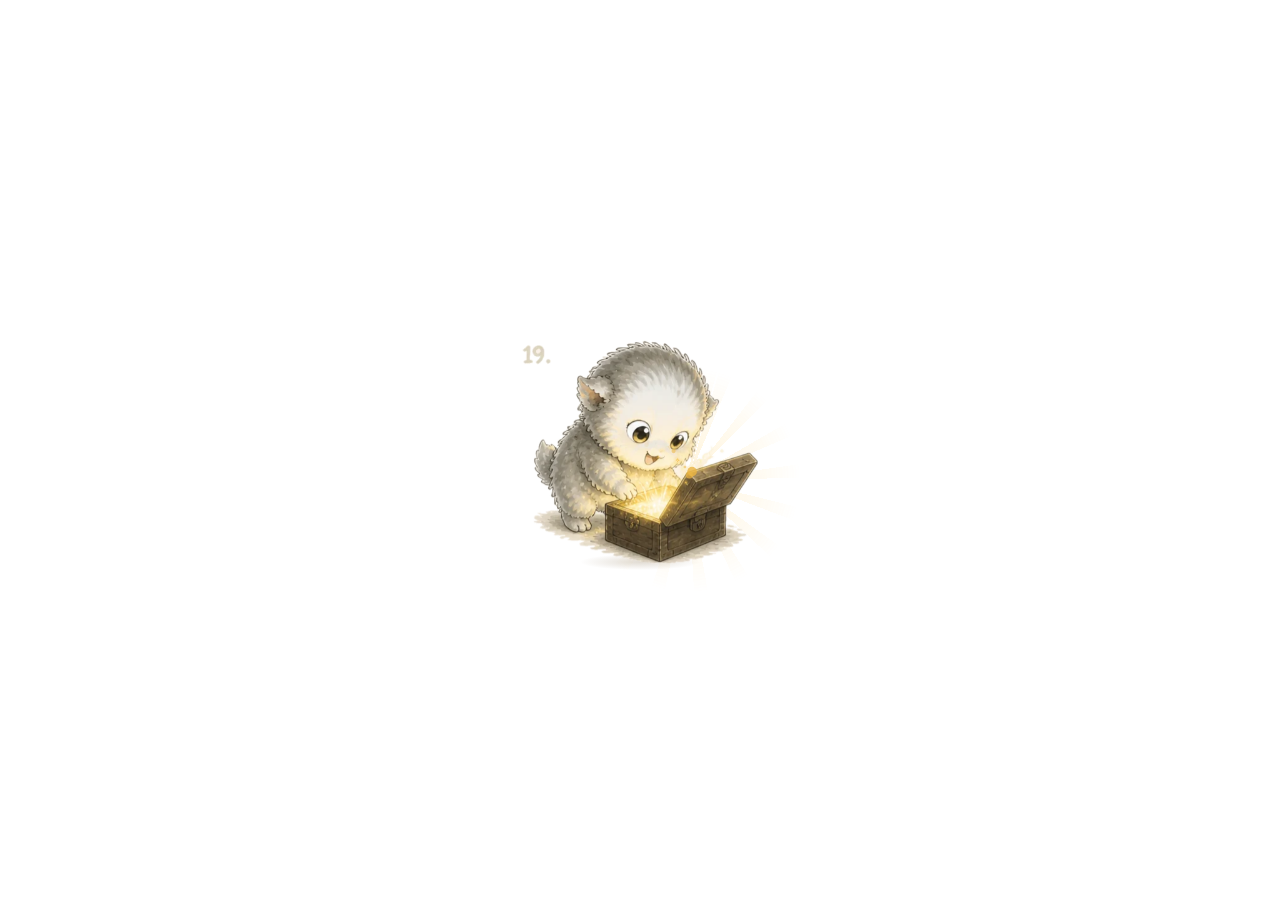
==== ld-chest.html @ 855efaf7 "Add files via upload" ====
<!DOCTYPE html>
<html lang="ru"><head><meta charset="utf-8"><meta name="viewport" content="width=device-width,initial-scale=1">
<title>Сильвер — Открывает шкатулку</title>
<style>
:root{--sl-bg:#FBF7EE;--sl-ink:#8A7354;--sl-gold:#E9B949;--sl-gold-soft:#F6DFA0}
*{box-sizing:border-box}
html,body{margin:0;height:100%}
body{background:var(--sl-bg);display:grid;place-items:center;font-family:Georgia,"Times New Roman",serif}
.silver-loader{display:flex;flex-direction:column;align-items:center;gap:14px;user-select:none}
.sl-stage{position:relative;width:260px;height:260px}
.sl-stage canvas{position:absolute;z-index:3;inset:-30px;width:calc(100% + 60px);height:calc(100% + 60px);pointer-events:none}
.sl-shadow{position:absolute;left:50%;bottom:10px;width:120px;height:16px;margin-left:-60px;border-radius:50%;
  background:radial-gradient(closest-side,rgba(120,95,55,.22),rgba(120,95,55,0));}
.sl-char{position:absolute;left:50%;bottom:16px;transform-origin:50% 100%;will-change:transform}
.sl-char img{display:block;width:100%;height:auto;-webkit-user-drag:none}
.sl-text{color:var(--sl-ink);font-size:17px;font-style:italic;letter-spacing:.3px;min-height:1.4em;text-align:center;transition:opacity .35s}
.sl-dots i{display:inline-block;animation:sl-dot 1.4s infinite ease-in-out;font-style:normal}
.sl-dots i:nth-child(2){animation-delay:.18s}.sl-dots i:nth-child(3){animation-delay:.36s}
@keyframes sl-dot{0%,70%,100%{opacity:.15;transform:translateY(0)}35%{opacity:1;transform:translateY(-3px)}}
@media (prefers-reduced-motion:reduce){.sl-char,.sl-dots i{animation:none!important}}
.sl-rays{position:absolute;left:178px;top:160px;width:220px;height:220px;margin:-110px 0 0 -110px;border-radius:50%;
  background:repeating-conic-gradient(rgba(255,214,120,.38) 0 7deg,rgba(255,214,120,0) 7deg 22deg);
  -webkit-mask:radial-gradient(closest-side,#000 15%,transparent 100%);mask:radial-gradient(closest-side,#000 15%,transparent 100%)}</style><style>html,body{background:transparent!important;overflow:hidden}.sl-text{display:none!important}</style></head>
<body>
<!-- Сильвер: анимация загрузки «Открывает шкатулку». Блок .silver-loader + <style> + <script> можно переносить на сайт целиком. -->
<div class="silver-loader" role="status" aria-label="Загрузка">
  <div class="sl-stage"><div class="sl-rays"></div><canvas></canvas><div class="sl-shadow"></div><div class="sl-char" style="width:235px"><img alt="" src="[data-uri]"></div></div>
  <div class="sl-text"><span class="sl-cap">Открываем</span><span class="sl-dots"><i>.</i><i>.</i><i>.</i></span></div>
</div>
<script>
function SilverFX(canvas){
  const ctx=canvas.getContext('2d');let W=0,H=0,dpr=1;const P=[];
  function size(){dpr=Math.min(window.devicePixelRatio||1,2);const r=canvas.getBoundingClientRect();W=r.width;H=r.height;canvas.width=W*dpr;canvas.height=H*dpr;}
  size();addEventListener('resize',size);
  const PAD=30; // canvas is 30px larger than stage on each side
  function star(x,y,s,a,rot,col){ctx.save();ctx.translate(x,y);ctx.rotate(rot);ctx.globalAlpha=a;
    const g=ctx.createRadialGradient(0,0,0,0,0,s*2.2);g.addColorStop(0,'rgba(246,196,88,.45)');g.addColorStop(1,'rgba(246,196,88,0)');
    ctx.fillStyle=g;ctx.beginPath();ctx.arc(0,0,s*2.2,0,7);ctx.fill();
    ctx.fillStyle=col||'#F2BE45';ctx.beginPath();ctx.moveTo(0,-s);ctx.quadraticCurveTo(0,0,s,0);ctx.quadraticCurveTo(0,0,0,s);
    ctx.quadraticCurveTo(0,0,-s,0);ctx.quadraticCurveTo(0,0,0,-s);ctx.fill();
    ctx.fillStyle='#fff';ctx.beginPath();ctx.arc(0,0,s*.18,0,7);ctx.fill();ctx.restore();}
  function dot(x,y,s,a,col){ctx.globalAlpha=a;ctx.fillStyle=col;ctx.beginPath();ctx.arc(x,y,s,0,7);ctx.fill();ctx.globalAlpha=1;}
  function text(x,y,s,a,str){ctx.save();ctx.globalAlpha=a;ctx.fillStyle='#A08A66';ctx.font='italic '+s+'px Georgia,serif';ctx.fillText(str,x,y);ctx.restore();}
  return {
    // x,y in STAGE coordinates (0..stage size)
    add(o){P.push(Object.assign({vx:0,vy:0,g:0,life:0,max:1,size:4,rot:Math.random()*6,vr:0,kind:'star',col:null},o,{x:o.x+PAD,y:o.y+PAD}));},
    step(dt){ctx.setTransform(dpr,0,0,dpr,0,0);ctx.clearRect(0,0,W,H);
      for(let i=P.length-1;i>=0;i--){const p=P[i];p.life+=dt;if(p.life>=p.max){P.splice(i,1);continue;}
        p.vy+=p.g*dt;p.x+=p.vx*dt;p.y+=p.vy*dt;p.rot+=p.vr*dt;const k=p.life/p.max;
        const a=k<.2?k/.2:1-(k-.2)/.8;
        if(p.kind==='star')star(p.x,p.y,p.size*(k<.3?.5+k/.6:1),a,p.rot,p.col);
        else if(p.kind==='dot')dot(p.x,p.y,p.size,a*.85,p.col||'#EAB443');
        else if(p.kind==='z')text(p.x,p.y,p.size*(.7+k*.6),a,'z');
      }}
  };
}
function silverRun(fn){let last=performance.now(),t0=last;const reduce=matchMedia('(prefers-reduced-motion: reduce)').matches;
  function f(now){const dt=Math.min((now-last)/1000,.05);last=now;fn(window.__freeze!=null?window.__freeze:(now-t0)/1000,reduce?dt*.35:dt);requestAnimationFrame(f);}requestAnimationFrame(f);}
const rnd=(a,b)=>a+Math.random()*(b-a);

const ch=document.querySelector('.sl-char'),ray=document.querySelector('.sl-rays'),fx=SilverFX(document.querySelector('canvas'));let acc=0;
silverRun((t,dt)=>{const c=t%1.8,h=c<.45?Math.sin(c/.45*Math.PI):0;
  ch.style.transform=`translateX(-50%) translateY(${-h*7}px) scaleY(${1+(c<.45?-.03+h*.05:0)})`;
  ray.style.transform=`rotate(${t*14}deg) scale(${1+Math.sin(t*2.4)*.06})`;ray.style.opacity=.55+Math.sin(t*2.4)*.2;
  acc+=dt;if(acc>.07){acc=0;fx.add({kind:Math.random()<.5?'dot':'star',x:rnd(140,185),y:rnd(150,175),vy:rnd(-55,-25),vx:rnd(-10,10),max:rnd(.8,1.5),size:Math.random()<.5?rnd(1.2,2.4):rnd(3,6)});}
  fx.step(dt);});
</script>
</body></html>
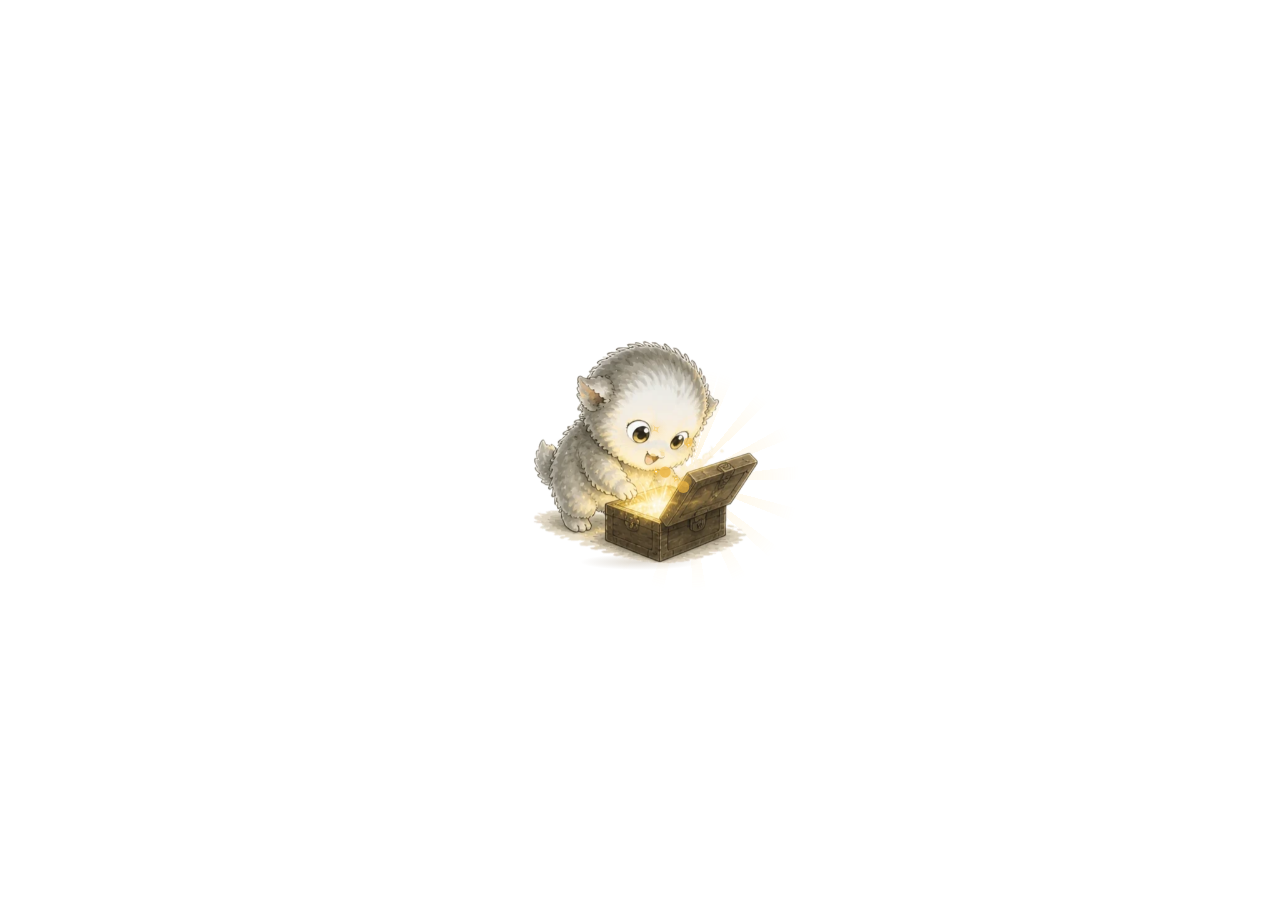
==== commit 07bf12fb: "Add files via upload" ====
--- a/ld-chest.html
+++ b/ld-chest.html
@@ -24,7 +24,7 @@
 <body>
 <!-- Сильвер: анимация загрузки «Открывает шкатулку». Блок .silver-loader + <style> + <script> можно переносить на сайт целиком. -->
 <div class="silver-loader" role="status" aria-label="Загрузка">
-  <div class="sl-stage"><div class="sl-rays"></div><canvas></canvas><div class="sl-shadow"></div><div class="sl-char" style="width:235px"><img alt="" src="[data-uri]"></div></div>
+  <div class="sl-stage"><div class="sl-rays"></div><canvas></canvas><div class="sl-shadow"></div><div class="sl-char" style="width:235px"><img alt="" src="[data-uri]"></div></div>
   <div class="sl-text"><span class="sl-cap">Открываем</span><span class="sl-dots"><i>.</i><i>.</i><i>.</i></span></div>
 </div>
 <script>
@@ -50,7 +50,7 @@
         const a=k<.2?k/.2:1-(k-.2)/.8;
         if(p.kind==='star')star(p.x,p.y,p.size*(k<.3?.5+k/.6:1),a,p.rot,p.col);
         else if(p.kind==='dot')dot(p.x,p.y,p.size,a*.85,p.col||'#EAB443');
-        else if(p.kind==='z')text(p.x,p.y,p.size*(.7+k*.6),a,'z');
+        else if(0)text(p.x,p.y,p.size*(.7+k*.6),a,'z');
       }}
   };
 }
